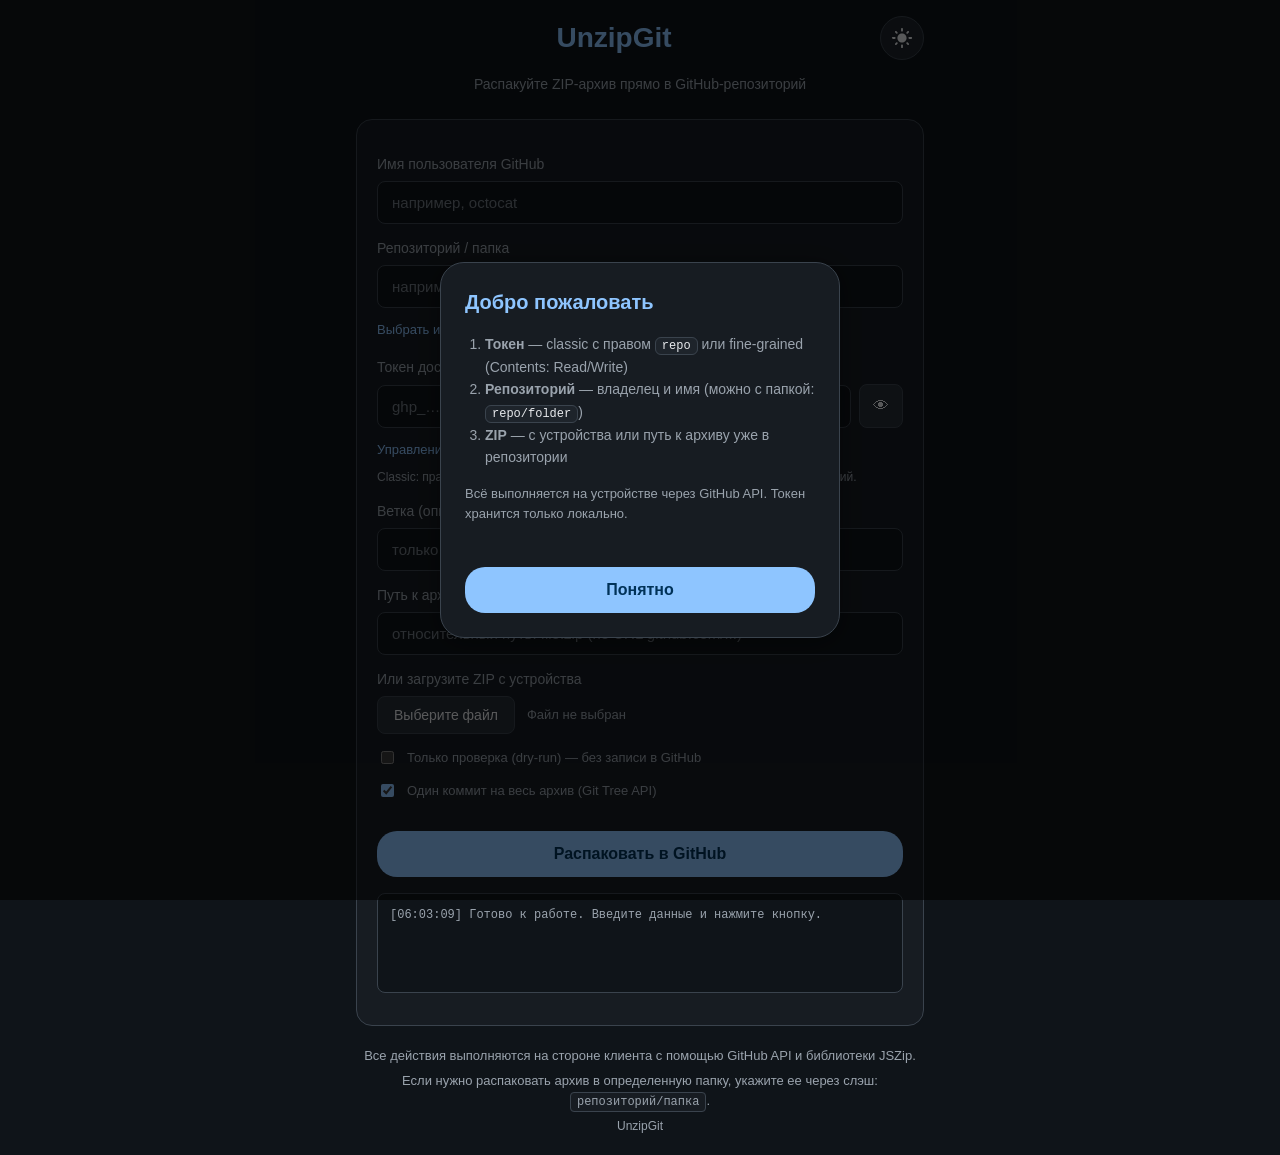
==== unzipgit-review/app/src/main/assets/index.html @ 148974e7 "UnzipGit: файлов 108" ====
<!DOCTYPE html>
<html data-theme="dark" lang="ru">
<head>
    <meta charset="UTF-8">
    <meta name="viewport" content="width=device-width, initial-scale=1.0, maximum-scale=1.0, user-scalable=no">
    <meta name="color-scheme" content="dark light">
    <title>UnzipGit</title>
    <link rel="stylesheet" href="css/style.css">
</head>
<body>
    <div id="onboarding" class="onboarding hidden">
        <div class="onboarding-card">
            <h2>Добро пожаловать</h2>
            <ol class="onboarding-steps">
                <li><strong>Токен</strong> — classic с правом <code>repo</code> или fine-grained (Contents: Read/Write)</li>
                <li><strong>Репозиторий</strong> — владелец и имя (можно с папкой: <code>repo/folder</code>)</li>
                <li><strong>ZIP</strong> — с устройства или путь к архиву уже в репозитории</li>
            </ol>
            <p class="onboarding-note">Всё выполняется на устройстве через GitHub API. Токен хранится только локально.</p>
            <button type="button" id="onboardingOk" class="btn-primary">Понятно</button>
        </div>
    </div>

    <div class="container">
        <div style="display:flex;align-items:center;gap:8px"><h1 style="flex:1;margin:0">UnzipGit</h1><button class="ibtn theme-toggle" id="themeBtn" type="button" title="Тема" aria-label="Тема"></button></div>
        <p class="subtitle">Распакуйте ZIP-архив прямо в GitHub-репозиторий</p>

        <div class="card">
            <label for="username">Имя пользователя GitHub</label>
            <input type="text" id="username" placeholder="например, octocat" autocomplete="off" list="repoHistoryList">

            <label for="repo">Репозиторий / папка</label>
            <input type="text" id="repo" placeholder="например, myrepo или myrepo/folder" autocomplete="off" list="repoHistoryList">
            <datalist id="repoHistoryList"></datalist>
            <div id="repoHistoryChips" class="chips hidden"></div>
            <button type="button" id="pickRepoBtn" class="btn-link">Выбрать из списка репозиториев</button>

            <label for="token">Токен доступа (scope: repo)</label>
            <div class="token-row">
                <input type="password" id="token" placeholder="ghp_… или github_pat_…" autocomplete="off">
                <button type="button" id="toggleTokenBtn" class="btn-icon" title="Показать токен" aria-label="Показать токен">👁</button>
            </div>
            <button type="button" id="manageTokensBtn" class="btn-link">Управление токенами</button>
            <p class="hint">Classic: право <code>repo</code>. Fine-grained: Contents Read and Write на нужный репозиторий.</p>

            <label for="branch">Ветка (опционально, по умолчанию main)</label>
            <input type="text" id="branch" placeholder="только имя ветки: main (не URL!)" autocomplete="off">

            <label for="archivePath">Путь к архиву в репозитории (опционально)</label>
            <input type="text" id="archivePath" placeholder="относительный путь: file.zip (не URL github.com/...)" autocomplete="off">

            <label>Или загрузите ZIP с устройства</label>
            <div class="file-row">
                <input type="file" id="fileInput" accept=".zip,application/zip,application/x-zip-compressed" multiple class="file-input-native">
                <button type="button" id="filePickBtn" class="btn-file">Выберите файл</button>
                <span class="file-name" id="fileNameLabel">Файл не выбран</span>
            </div>
            <div class="file-info hidden" id="fileInfo"></div>

            <label class="check-label">
                <input type="checkbox" id="dryRunCheck">
                <span>Только проверка (dry-run) — без записи в GitHub</span>
            </label>
            <label class="check-label">
                <input type="checkbox" id="singleCommitCheck" checked>
                <span>Один коммит на весь архив (Git Tree API)</span>
            </label>

            <button id="unzipBtn" class="btn-primary">Распаковать в GitHub</button>
            <button id="clearBtn" class="btn-secondary hidden">Очистить</button>
            <button id="retryBtn" class="btn-secondary hidden">Повторить неудачные файлы</button>
            <button id="openRepoBtn" class="btn-secondary hidden">Открыть на GitHub</button>
            <button id="exportLogBtn" class="btn-secondary hidden">Экспорт лога</button>
            <button id="forgetTokenBtn" class="btn-secondary hidden">Забыть сохранённый токен</button>

            <div id="phase" class="phase hidden"></div>
            <div id="progress" class="progress hidden">
                <div class="progress-bar"></div>
            </div>
            <div id="eta" class="eta hidden"></div>
            <div id="stats" class="stats hidden"></div>
            <pre id="log" class="log"></pre>
        </div>

        <div class="info">
            <p>Все действия выполняются на стороне клиента с помощью GitHub API и библиотеки JSZip.</p>
            <p>Если нужно распаковать архив в определенную папку, укажите ее через слэш: <code>репозиторий/папка</code>.</p>
            <p class="version">UnzipGit</p>
        </div>
    </div>

    <script src="js/jszip.min.js"></script>
    <script src="js/app.js"></script>
</body>
</html>
---- unzipgit-review/app/src/main/assets/css/style.css ----
/* UnzipGit — unpack screen theme */
:root {
    --bg: #0F1419;
    --card: #171C22;
    --card2: #1E242B;
    --card3: #262D35;
    --border: #3A434D;
    --accent: #8EC5FF;
    --on-accent: #003258;
    --text: #E8EAED;
    --sec: #9AA3AD;
    --danger: #FFB4AB;
    --success: #7DDA8A;
    --warn: #F5C56A;
    --shadow: 0 4px 24px rgba(0,0,0,.4);
    --overlay: rgba(0, 0, 0, 0.62);
    color-scheme: dark;
}

:root[data-theme="light"] {
    --bg: #F0F2F5; --card: #FFFFFF; --card2: #F4F6F8; --card3: #E8ECF0;
    --border: #D0D7DE; --accent: #0B57D0; --on-accent: #FFFFFF;
    --text: #1F1F1F; --sec: #5F6368;
    --danger: #B3261E; --success: #0D7A3D; --warn: #9A5B00;
    --shadow: 0 4px 20px rgba(15,23,42,.08);
    --overlay: rgba(15, 23, 42, 0.45);
    color-scheme: light;
}
:root[data-theme="dark"] {
    --bg: #0F1419; --card: #171C22; --card2: #1E242B; --card3: #262D35;
    --border: #3A434D; --accent: #8EC5FF; --on-accent: #003258;
    --text: #E8EAED; --sec: #9AA3AD; --danger: #FFB4AB; --success: #7DDA8A; --warn: #F5C56A;
    --shadow: 0 4px 24px rgba(0,0,0,.4); --overlay: rgba(0,0,0,.62);
    color-scheme: dark;
}

*, *::before, *::after {
    box-sizing: border-box;
}

body {
    margin: 0;
    padding: 0;
    font-family: -apple-system, BlinkMacSystemFont, "Segoe UI", Roboto, Helvetica, Arial, sans-serif;
    background-color: var(--bg, #101418);
    color: var(--text, #E2E2E6);
    line-height: 1.5;
    -webkit-tap-highlight-color: transparent;
}

.container {
    max-width: 600px;
    margin: 0 auto;
    padding: 16px;
}

h1 {
    text-align: center;
    color: var(--accent, #9FCBFF);
    margin-bottom: 8px;
    font-size: 28px;
}

.subtitle {
    text-align: center;
    color: var(--sec);
    margin-bottom: 24px;
    font-size: 14px;
}

.card {
    overflow: hidden;
    background-color: var(--card);
    border: 1px solid var(--border);
    border-radius: 16px;
    padding: 20px;
    margin-bottom: 20px;
}

label {
    display: block;
    margin-top: 14px;
    margin-bottom: 6px;
    font-size: 14px;
    color: var(--sec);
    font-weight: 500;
}

input[type="text"],
input[type="password"] {
    display: block;
    width: 100%;
    max-width: 100%;
    min-width: 0;
    padding: 12px 14px;
    background-color: var(--bg);
    border: 1px solid var(--border);
    border-radius: 8px;
    color: var(--text);
    font-size: 15px;
    transition: border-color 0.2s;
}

/* Нативный input скрыт — стилизованная кнопка */
.file-input-native {
    position: absolute;
    width: 1px;
    height: 1px;
    padding: 0;
    margin: -1px;
    overflow: hidden;
    clip: rect(0, 0, 0, 0);
    border: 0;
    opacity: 0;
}

.file-row {
    display: flex;
    align-items: center;
    gap: 12px;
    flex-wrap: wrap;
    margin-top: 4px;
}

.btn-file {
    display: inline-flex;
    align-items: center;
    justify-content: center;
    padding: 10px 16px;
    background-color: var(--card3);
    color: var(--text);
    border: 1px solid var(--border);
    border-radius: 8px;
    font-size: 14px;
    font-weight: 500;
    cursor: pointer;
    transition: background-color 0.2s, border-color 0.2s;
    white-space: nowrap;
    font-family: inherit;
}

.btn-file:hover,
.btn-file:focus {
    background-color: var(--card2);
    border-color: var(--sec);
    outline: none;
}

.btn-file:active {
    background-color: var(--accent);
    border-color: var(--accent);
    color: var(--on-accent);
}

.file-name {
    color: var(--sec);
    font-size: 13px;
    overflow: hidden;
    text-overflow: ellipsis;
    white-space: nowrap;
    max-width: 100%;
    flex: 1;
    min-width: 0;
}

.file-name.has-file {
    color: var(--accent, #9FCBFF);
}

input[type="text"]:focus,
input[type="password"]:focus {
    outline: none;
    border-color: var(--accent);
}

input::placeholder {
    color: var(--sec);
    opacity: 0.7;
}

.btn-primary {
    width: 100%;
    margin-top: 24px;
    padding: 14px;
    background-color: var(--accent);
    color: var(--on-accent);
    border: none;
    border-radius: 20px;
    font-size: 16px;
    font-weight: 600;
    cursor: pointer;
    transition: background-color 0.2s;
}

.btn-primary:hover {
    background-color: var(--accent);
}

.btn-primary:disabled {
    background-color: var(--card3);
    opacity: 0.6;
    cursor: not-allowed;
}

.btn-secondary {
    width: 100%;
    margin-top: 10px;
    padding: 12px;
    background-color: transparent;
    color: var(--sec);
    border: 1px solid var(--border);
    border-radius: 20px;
    font-size: 14px;
    cursor: pointer;
    transition: all 0.2s;
}

.btn-secondary:hover {
    border-color: var(--sec);
    color: var(--text);
}

.file-info {
    margin-top: 10px;
    padding: 10px 14px;
    background-color: var(--bg);
    border: 1px solid var(--accent);
    border-radius: 8px;
    color: var(--accent, #9FCBFF);
    font-size: 13px;
}

.progress {
    margin-top: 16px;
    height: 8px;
    background-color: var(--border);
    border-radius: 4px;
    overflow: hidden;
}

.progress.hidden {
    display: none;
}

.progress-bar {
    height: 100%;
    width: 0%;
    background-color: var(--accent);
    transition: width 0.3s ease;
}

.stats {
    margin-top: 12px;
    padding: 10px 14px;
    background-color: var(--bg);
    border: 1px solid var(--border);
    border-radius: 8px;
    font-size: 13px;
    color: var(--sec);
    text-align: center;
}

.stats.hidden {
    display: none;
}

.log {
    margin-top: 16px;
    padding: 12px;
    background-color: var(--bg);
    border: 1px solid var(--border);
    border-radius: 8px;
    font-size: 12px;
    font-family: "SFMono-Regular", Consolas, "Liberation Mono", Menlo, monospace;
    white-space: pre-wrap;
    min-height: 100px;
    max-height: 350px;
    overflow-y: auto;
    color: var(--sec);
    line-height: 1.6;
}

.log div {
    margin-bottom: 2px;
}

.info {
    font-size: 13px;
    color: var(--sec);
    text-align: center;
    padding: 0 8px;
}

.info p {
    margin: 6px 0;
}

.version {
    margin-top: 12px;
    color: var(--sec);
    font-size: 12px;
}

code {
    background-color: var(--card);
    padding: 2px 6px;
    border-radius: 4px;
    border: 1px solid var(--border);
    font-family: "SFMono-Regular", Consolas, monospace;
    font-size: 12px;
}

.hidden {
    display: none !important;
}

.token-row {
    display: flex;
    gap: 8px;
    align-items: center;
}
.token-row input {
    flex: 1 1 auto;
    width: auto;
    min-width: 0;
}
.btn-icon {
    flex-shrink: 0;
    width: 44px;
    height: 44px;
    padding: 0;
    background: var(--card3);
    border: 1px solid var(--border);
    border-radius: 8px;
    color: var(--text);
    font-size: 16px;
    cursor: pointer;
}
.btn-icon:active {
    border-color: var(--accent);
}
.hint {
    margin: 6px 0 0;
    font-size: 12px;
    color: var(--sec);
    line-height: 1.4;
}
.check-label {
    display: flex;
    align-items: flex-start;
    gap: 10px;
    margin-top: 14px;
    font-size: 13px;
    color: var(--sec);
    font-weight: 400;
    cursor: pointer;
}
.check-label input {
    margin-top: 3px;
    accent-color: var(--accent);
}
.phase {
    margin-top: 14px;
    font-size: 13px;
    color: var(--accent, #9FCBFF);
    text-align: center;
}
.phase.hidden { display: none; }
.eta {
    margin-top: 8px;
    font-size: 12px;
    color: var(--sec);
    text-align: center;
}
.eta.hidden { display: none; }
.chips {
    display: flex;
    flex-wrap: wrap;
    gap: 6px;
    margin-top: 8px;
}
.chips.hidden { display: none; }
.chip {
    padding: 4px 10px;
    background: var(--card3);
    border: 1px solid var(--border);
    border-radius: 999px;
    font-size: 12px;
    color: var(--sec);
    cursor: pointer;
}
.chip:active {
    border-color: var(--accent);
    color: var(--accent, #9FCBFF);
}
.onboarding {
    position: fixed;
    inset: 0;
    background: var(--overlay, rgba(15, 23, 42, 0.45));
    z-index: 1000;
    display: flex;
    align-items: center;
    justify-content: center;
    padding: 20px;
}
.onboarding.hidden { display: none !important; }
.onboarding-card {
    background: var(--card);
    border: 1px solid var(--border);
    border-radius: 24px;
    padding: 24px;
    max-width: 400px;
    width: 100%;
    box-shadow: var(--shadow, 0 8px 32px rgba(0,0,0,.15));
    color: var(--text);
}
.onboarding-card h2 {
    margin: 0 0 16px;
    color: var(--accent, #9FCBFF);
    font-size: 20px;
}
.onboarding-steps {
    margin: 0 0 16px;
    padding-left: 20px;
    color: var(--sec);
    font-size: 14px;
    line-height: 1.6;
}
.onboarding-note {
    font-size: 13px;
    color: var(--sec);
    margin: 0 0 20px;
}

.btn-link {
    display: block;
    margin-top: 8px;
    padding: 6px 0;
    background: none;
    border: 0;
    color: var(--accent, #9FCBFF);
    font-size: 13px;
    font-family: inherit;
    text-align: left;
    cursor: pointer;
}
.btn-link:active { opacity: .7; }

.ibtn {
    width: 44px; height: 44px; border-radius: 22px;
    display: inline-flex; align-items: center; justify-content: center;
    color: var(--text); border: 1px solid var(--border);
    background: var(--card2); flex: none; padding: 0;
}
.ibtn.theme-toggle svg { width: 22px; height: 22px; display: block; }
.ibtn:active { background: var(--card3); transform: scale(0.96); }
.ibtn:active { opacity: 0.7; }

.onboarding-steps code,
.hint code {
    background: var(--card2);
    color: var(--text);
    border: 1px solid var(--border);
    border-radius: 6px;
    padding: 1px 6px;
    font-size: 12px;
}
.btn-icon {
    background: var(--card3) !important;
    color: var(--text) !important;
    border: 1px solid var(--border) !important;
}
.chip {
    background: var(--card3) !important;
    color: var(--text) !important;
}
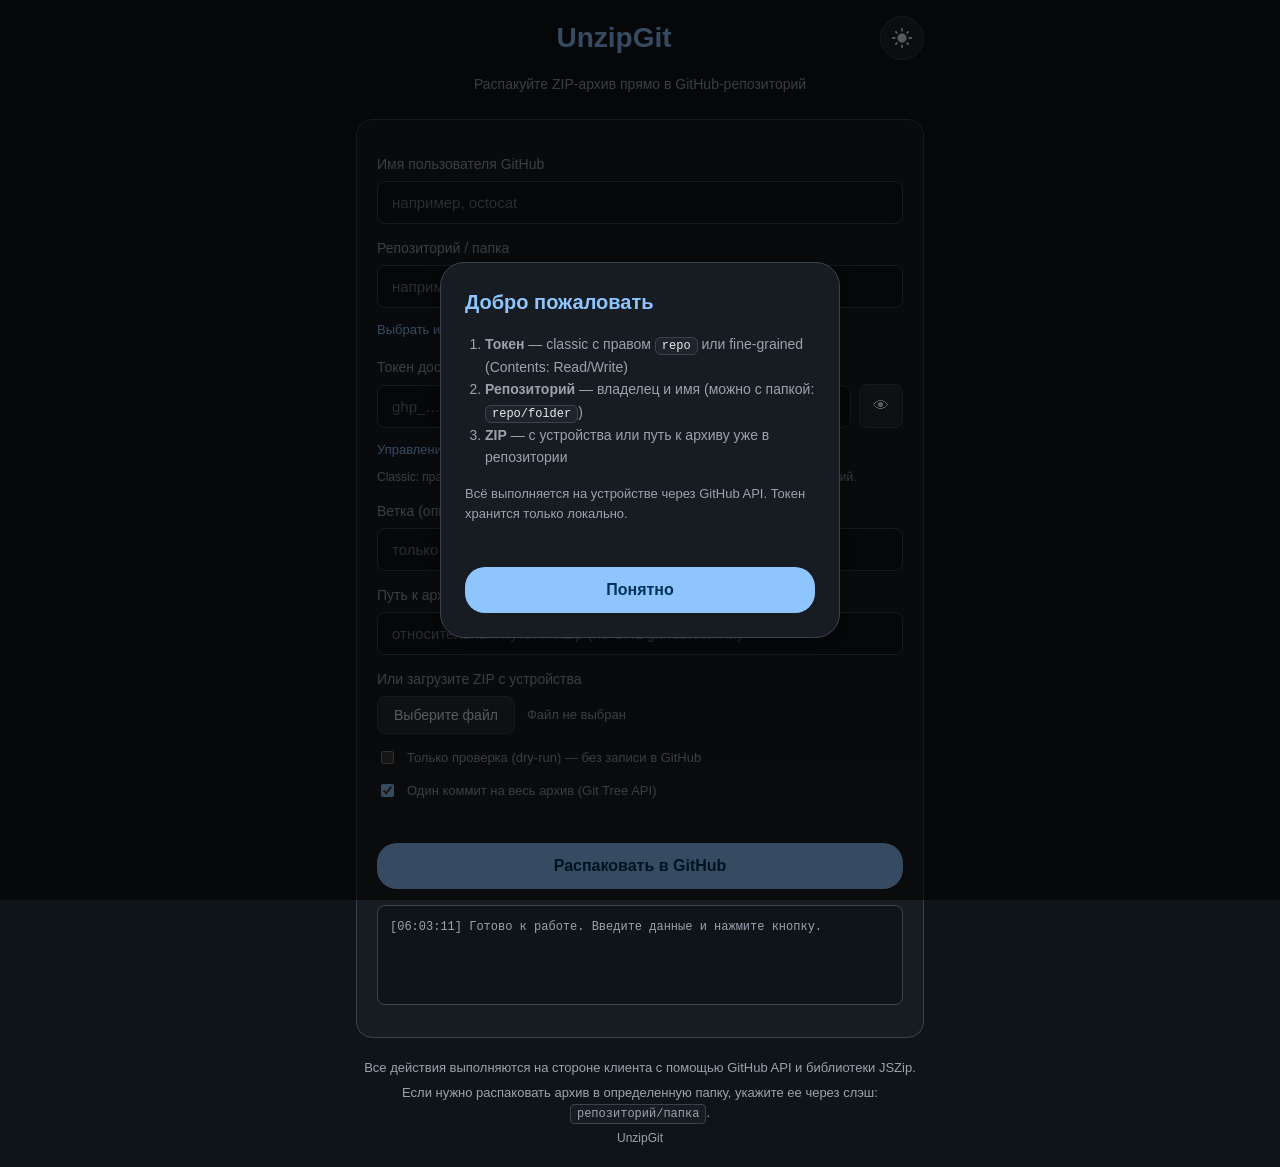
==== commit 485e8298: "UnzipGit: файлов 108" ====
--- a/unzipgit-review/app/src/main/assets/index.html
+++ b/unzipgit-review/app/src/main/assets/index.html
@@ -66,6 +66,16 @@
                 <span>Один коммит на весь архив (Git Tree API)</span>
             </label>
 
+            <div id="statusBox" class="status-box">
+                <div class="phase-row"><div id="phase" class="phase hidden"></div><span id="pct" class="pct"></span></div>
+                <div id="progress" class="progress hidden">
+                    <div class="progress-bar"></div>
+                </div>
+                <div id="detail" class="detail hidden"></div>
+                <div id="eta" class="eta hidden"></div>
+                <div id="stats" class="stats hidden"></div>
+            </div>
+
             <button id="unzipBtn" class="btn-primary">Распаковать в GitHub</button>
             <button id="clearBtn" class="btn-secondary hidden">Очистить</button>
             <button id="retryBtn" class="btn-secondary hidden">Повторить неудачные файлы</button>
@@ -73,12 +83,6 @@
             <button id="exportLogBtn" class="btn-secondary hidden">Экспорт лога</button>
             <button id="forgetTokenBtn" class="btn-secondary hidden">Забыть сохранённый токен</button>
 
-            <div id="phase" class="phase hidden"></div>
-            <div id="progress" class="progress hidden">
-                <div class="progress-bar"></div>
-            </div>
-            <div id="eta" class="eta hidden"></div>
-            <div id="stats" class="stats hidden"></div>
             <pre id="log" class="log"></pre>
         </div>
 
--- a/unzipgit-review/app/src/main/assets/css/style.css
+++ b/unzipgit-review/app/src/main/assets/css/style.css
@@ -474,3 +474,18 @@
     background: var(--card3) !important;
     color: var(--text) !important;
 }
+
+.status-box { margin-top: 18px; }
+.phase-row { display: flex; align-items: baseline; justify-content: space-between; gap: 10px; }
+.phase-row .phase { margin-top: 0; text-align: left; flex: 1; min-width: 0; font-weight: 600; }
+.pct { font-size: 13px; color: var(--accent); font-variant-numeric: tabular-nums; flex: none; }
+.progress { margin-top: 8px; }
+.detail {
+    margin-top: 8px;
+    font-size: 12px;
+    color: var(--sec);
+    word-break: break-all;
+    line-height: 1.4;
+}
+.detail.hidden { display: none; }
+.eta { text-align: left; }
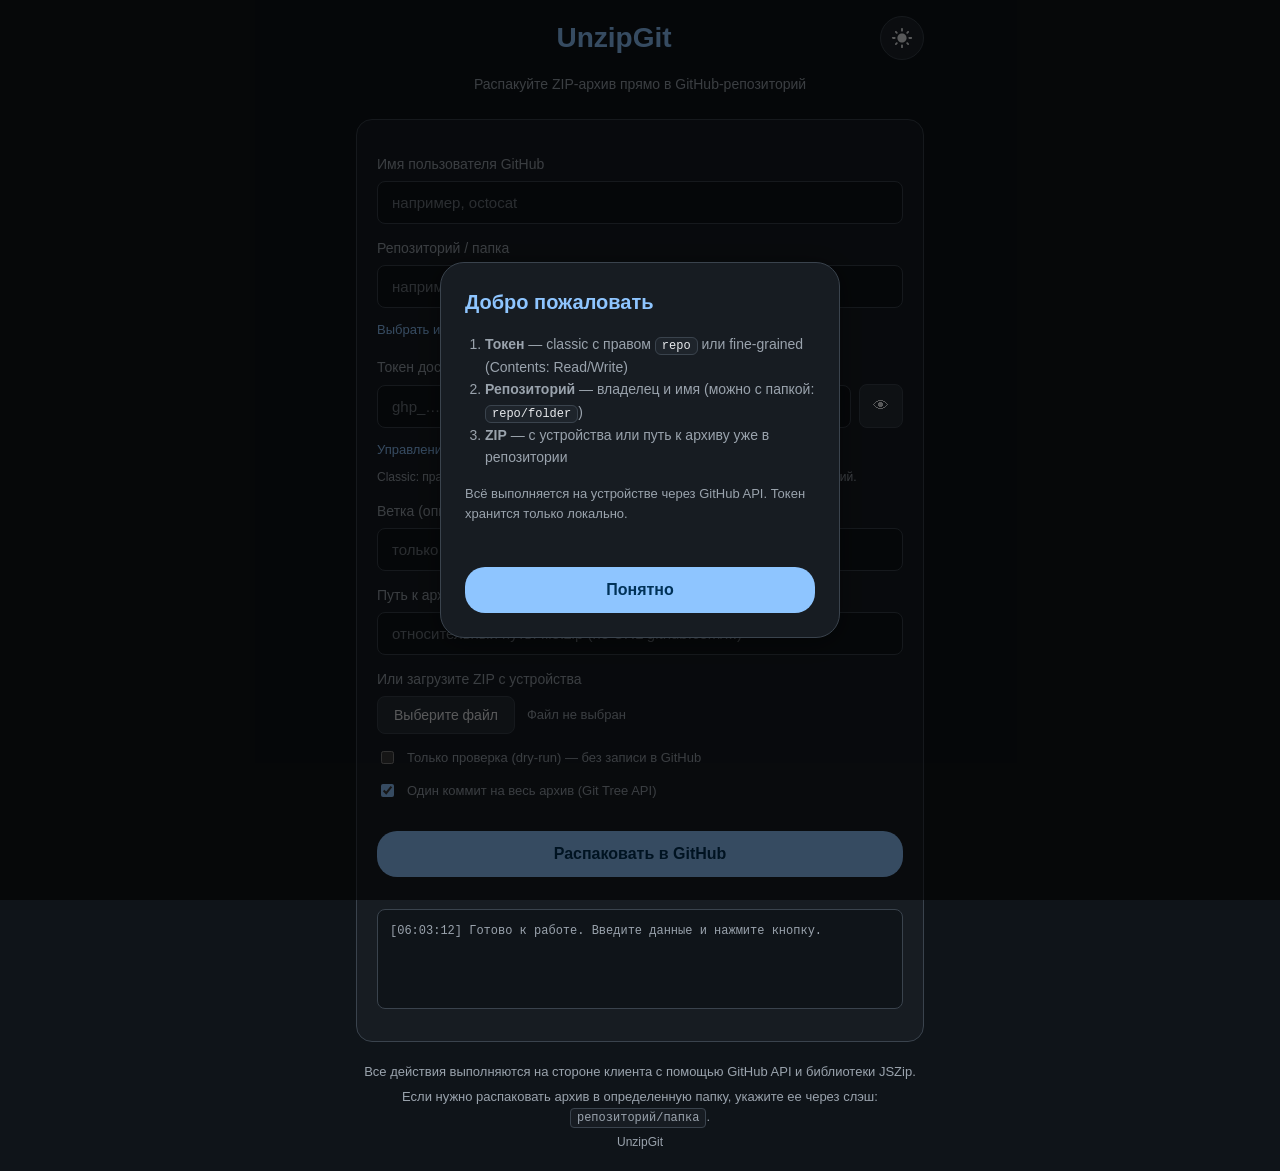
==== commit cb8e43e5: "UnzipGit: файлов 108" ====
--- a/unzipgit-review/app/src/main/assets/index.html
+++ b/unzipgit-review/app/src/main/assets/index.html
@@ -66,6 +66,13 @@
                 <span>Один коммит на весь архив (Git Tree API)</span>
             </label>
 
+            <button id="unzipBtn" class="btn-primary">Распаковать в GitHub</button>
+            <button id="clearBtn" class="btn-secondary hidden">Очистить</button>
+            <button id="retryBtn" class="btn-secondary hidden">Повторить неудачные файлы</button>
+            <button id="openRepoBtn" class="btn-secondary hidden">Открыть на GitHub</button>
+            <button id="exportLogBtn" class="btn-secondary hidden">Экспорт лога</button>
+            <button id="forgetTokenBtn" class="btn-secondary hidden">Забыть сохранённый токен</button>
+
             <div id="statusBox" class="status-box">
                 <div class="phase-row"><div id="phase" class="phase hidden"></div><span id="pct" class="pct"></span></div>
                 <div id="progress" class="progress hidden">
@@ -75,13 +82,6 @@
                 <div id="eta" class="eta hidden"></div>
                 <div id="stats" class="stats hidden"></div>
             </div>
-
-            <button id="unzipBtn" class="btn-primary">Распаковать в GitHub</button>
-            <button id="clearBtn" class="btn-secondary hidden">Очистить</button>
-            <button id="retryBtn" class="btn-secondary hidden">Повторить неудачные файлы</button>
-            <button id="openRepoBtn" class="btn-secondary hidden">Открыть на GitHub</button>
-            <button id="exportLogBtn" class="btn-secondary hidden">Экспорт лога</button>
-            <button id="forgetTokenBtn" class="btn-secondary hidden">Забыть сохранённый токен</button>
 
             <pre id="log" class="log"></pre>
         </div>
--- a/unzipgit-review/app/src/main/assets/css/style.css
+++ b/unzipgit-review/app/src/main/assets/css/style.css
@@ -475,7 +475,7 @@
     color: var(--text) !important;
 }
 
-.status-box { margin-top: 18px; }
+.status-box { margin: 16px 0 10px; }
 .phase-row { display: flex; align-items: baseline; justify-content: space-between; gap: 10px; }
 .phase-row .phase { margin-top: 0; text-align: left; flex: 1; min-width: 0; font-weight: 600; }
 .pct { font-size: 13px; color: var(--accent); font-variant-numeric: tabular-nums; flex: none; }
